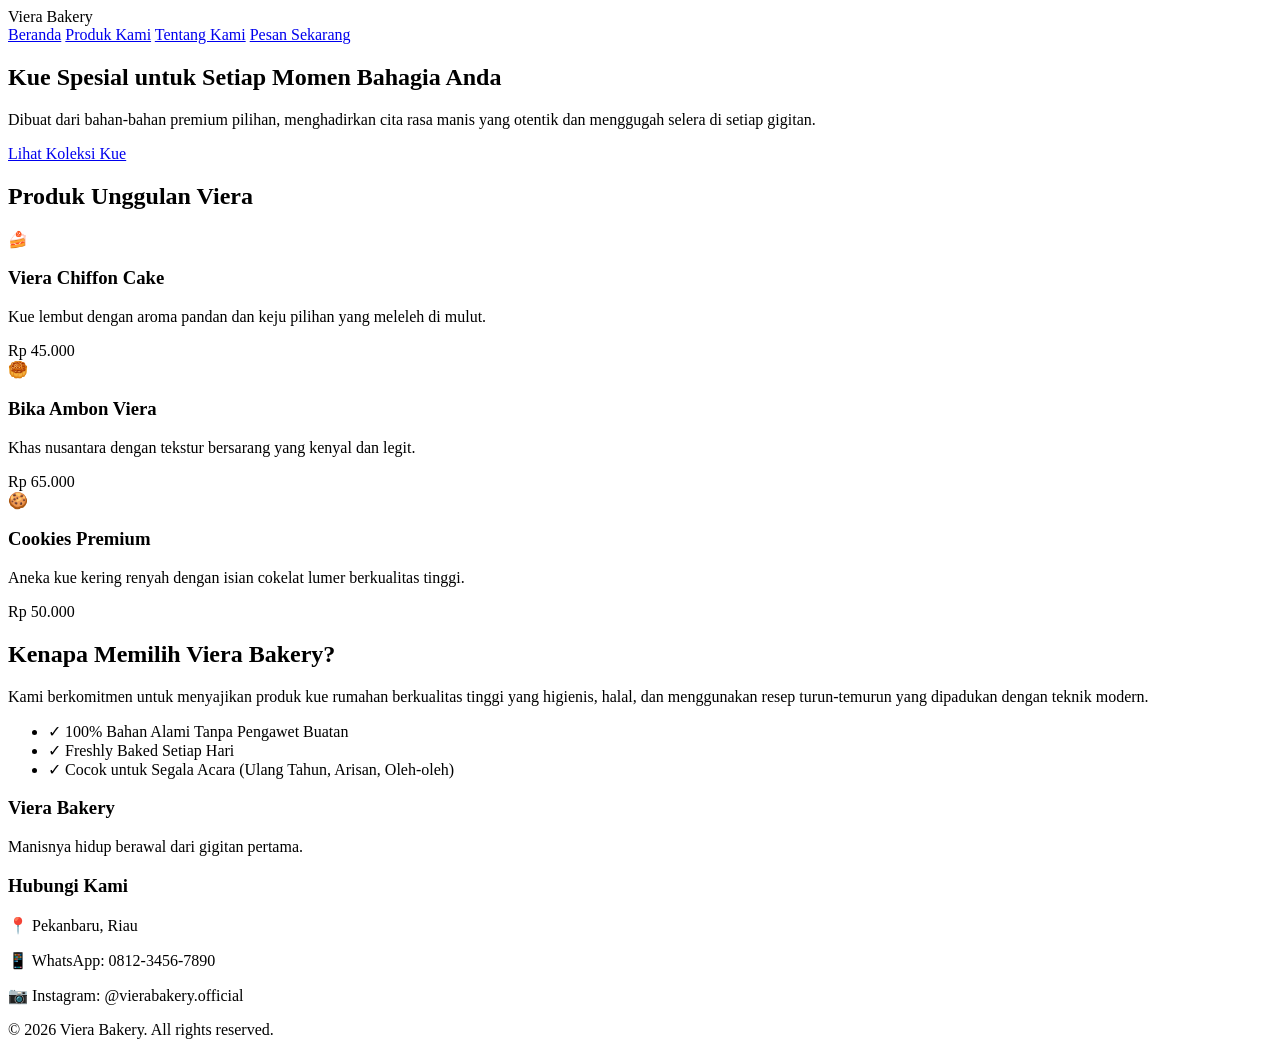
==== index.html @ 4c9b5157 "Update and rename index. html to index.html" ====
<!DOCTYPE html>
<html lang="id">
<head>
    <meta charset="UTF-8">
    <meta name="viewport" content="width=device-width, initial-scale=1.0">
    <title>Viera Bakery | Kue Tradisional & Modern Berkualitas</title>
    <link rel="stylesheet" href="style.css">
    <!-- Google Fonts -->
    <link href="https://fonts.googleapis.com/css2?family=Playfair+Display:wght@600;700&family=Poppins:wght@300;400;500;600&display=swap" rel="stylesheet">
</head>
<body>

    <!-- Header / Navbar -->
    <header class="navbar">
        <div class="container nav-container">
            <div class="logo">Viera <span>Bakery</span></div>
            <nav class="nav-links">
                <a href="#home">Beranda</a>
                <a href="#products">Produk Kami</a>
                <a href="#about">Tentang Kami</a>
                <a href="#contact" class="btn-nav">Pesan Sekarang</a>
            </nav>
        </div>
    </header>

    <!-- Hero Section -->
    <section id="home" class="hero">
        <div class="container hero-content">
            <h1>Kue Spesial untuk Setiap Momen Bahagia Anda</h1>
            <p>Dibuat dari bahan-bahan premium pilihan, menghadirkan cita rasa manis yang otentik dan menggugah selera di setiap gigitan.</p>
            <a href="#products" class="btn-primary">Lihat Koleksi Kue</a>
        </div>
    </section>

    <!-- Products Section -->
    <section id="products" class="container section">
        <h2 class="section-title">Produk Unggulan Viera</h2>
        <div class="product-grid">
            <div class="product-card">
                <div class="product-img">🍰</div>
                <div class="product-info">
                    <h3>Viera Chiffon Cake</h3>
                    <p>Kue lembut dengan aroma pandan dan keju pilihan yang meleleh di mulut.</p>
                    <span class="price">Rp 45.000</span>
                </div>
            </div>
            <div class="product-card">
                <div class="product-img">🥮</div>
                <div class="product-info">
                    <h3>Bika Ambon Viera</h3>
                    <p>Khas nusantara dengan tekstur bersarang yang kenyal dan legit.</p>
                    <span class="price">Rp 65.000</span>
                </div>
            </div>
            <div class="product-card">
                <div class="product-img">🍪</div>
                <div class="product-info">
                    <h3>Cookies Premium</h3>
                    <p>Aneka kue kering renyah dengan isian cokelat lumer berkualitas tinggi.</p>
                    <span class="price">Rp 50.000</span>
                </div>
            </div>
        </div>
    </section>

    <!-- About Section -->
    <section id="about" class="about-section">
        <div class="container about-container">
            <div class="about-text">
                <h2>Kenapa Memilih Viera Bakery?</h2>
                <p>Kami berkomitmen untuk menyajikan produk kue rumahan berkualitas tinggi yang higienis, halal, dan menggunakan resep turun-temurun yang dipadukan dengan teknik modern.</p>
                <ul class="features-list">
                    <li>✓ 100% Bahan Alami Tanpa Pengawet Buatan</li>
                    <li>✓ Freshly Baked Setiap Hari</li>
                    <li>✓ Cocok untuk Segala Acara (Ulang Tahun, Arisan, Oleh-oleh)</li>
                </ul>
            </div>
        </div>
    </section>

    <!-- Footer / Contact Section -->
    <footer id="contact" class="footer">
        <div class="container footer-content">
            <div class="footer-col">
                <h3>Viera Bakery</h3>
                <p>Manisnya hidup berawal dari gigitan pertama.</p>
            </div>
            <div class="footer-col">
                <h3>Hubungi Kami</h3>
                <p>📍 Pekanbaru, Riau</p>
                <p>📱 WhatsApp: 0812-3456-7890</p>
                <p>📷 Instagram: @vierabakery.official</p>
            </div>
        </div>
        <div class="footer-bottom">
            <p>&copy; 2026 Viera Bakery. All rights reserved.</p>
        </div>
    </footer>

</body>
</html>
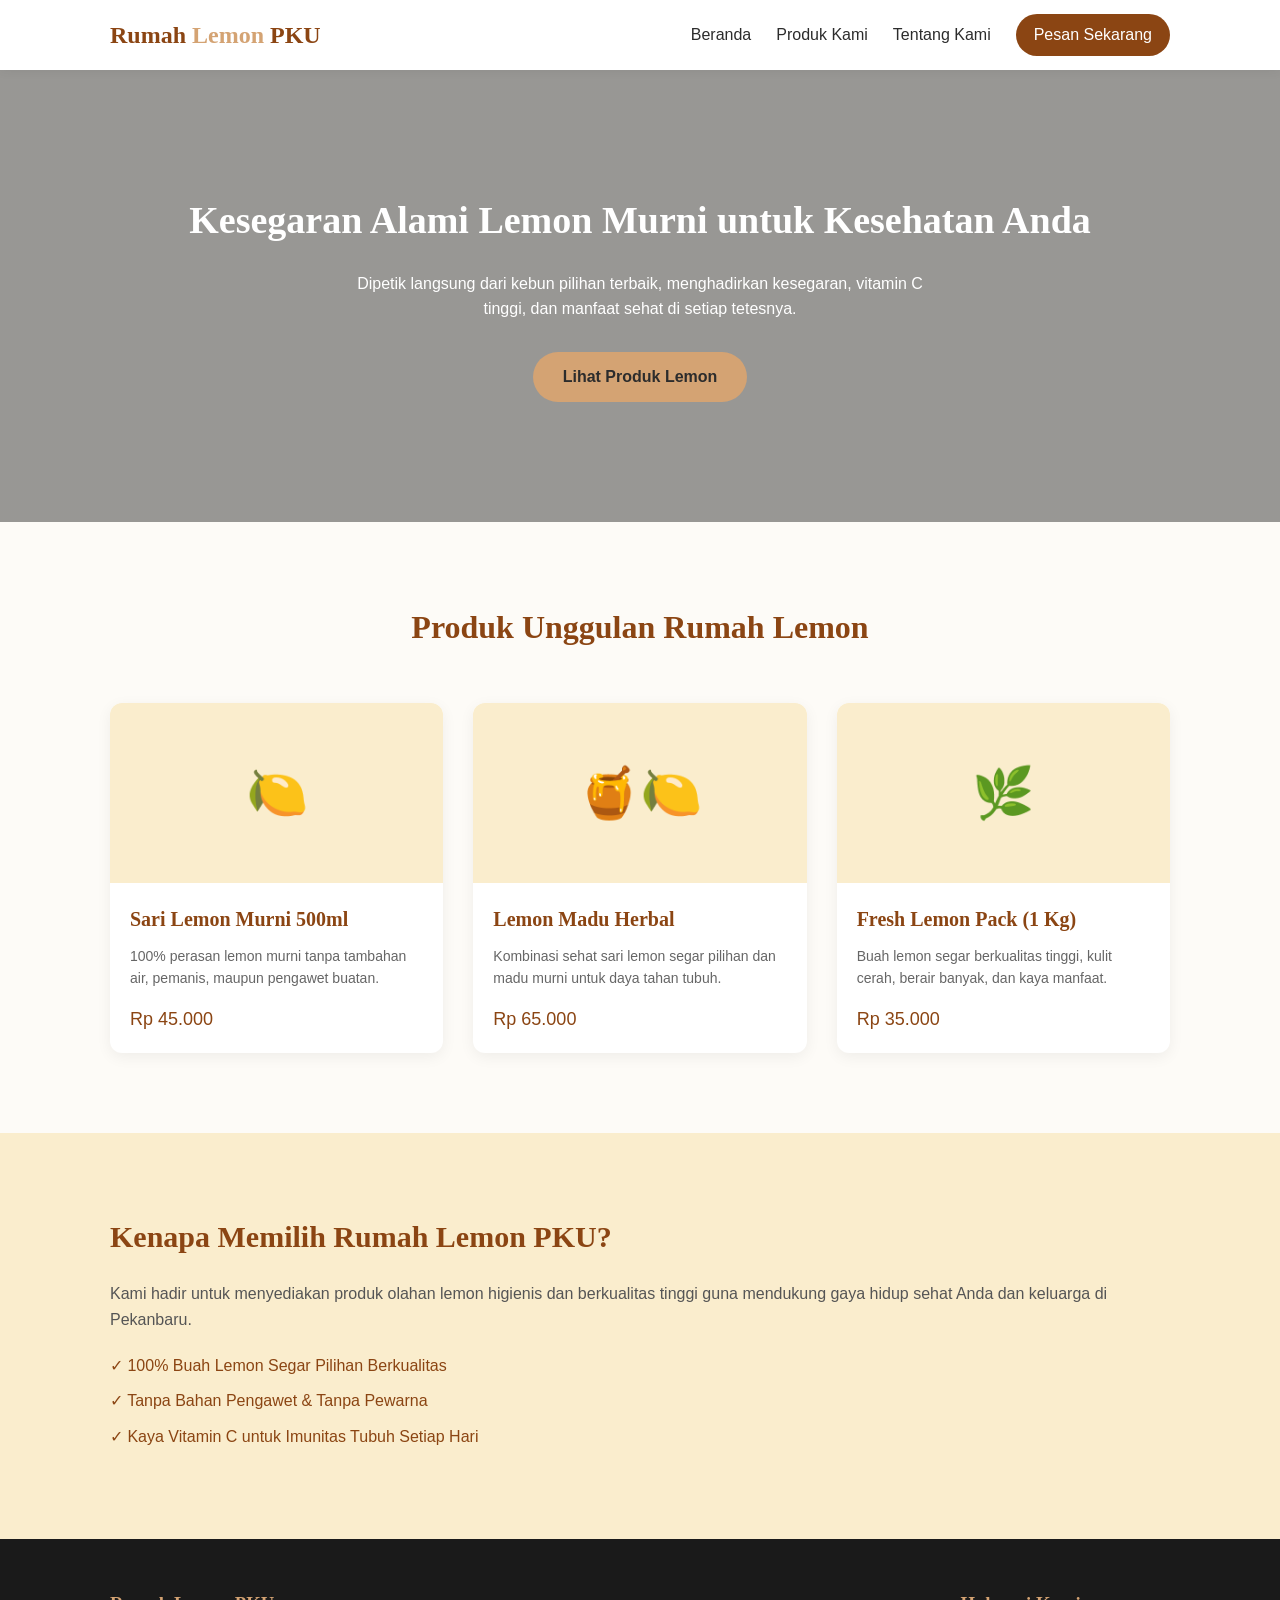
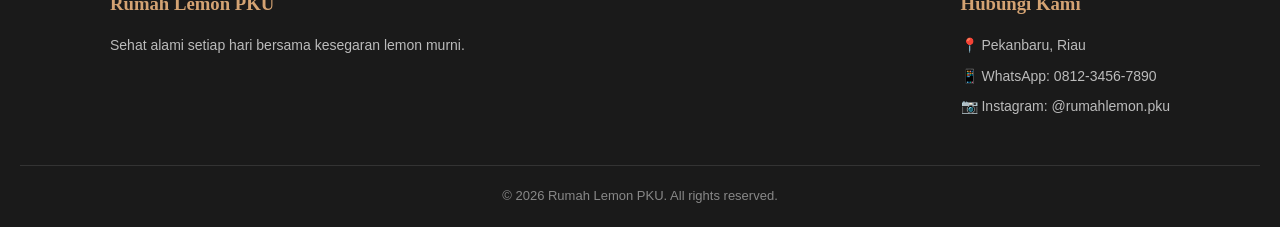
==== commit df29928a: "Update branding from Viera Bakery to Rumah Lemon PKU" ====
--- a/index.html
+++ b/index.html
@@ -3,7 +3,7 @@
 <head>
     <meta charset="UTF-8">
     <meta name="viewport" content="width=device-width, initial-scale=1.0">
-    <title>Viera Bakery | Kue Tradisional & Modern Berkualitas</title>
+    <title>Rumah Lemon PKU | Segar, Sehat, & Alami dari Pekanbaru</title>
     <link rel="stylesheet" href="style.css">
     <!-- Google Fonts -->
     <link href="https://fonts.googleapis.com/css2?family=Playfair+Display:wght@600;700&family=Poppins:wght@300;400;500;600&display=swap" rel="stylesheet">
@@ -13,7 +13,7 @@
     <!-- Header / Navbar -->
     <header class="navbar">
         <div class="container nav-container">
-            <div class="logo">Viera <span>Bakery</span></div>
+            <div class="logo">Rumah <span>Lemon</span> PKU</div>
             <nav class="nav-links">
                 <a href="#home">Beranda</a>
                 <a href="#products">Produk Kami</a>
@@ -26,38 +26,38 @@
     <!-- Hero Section -->
     <section id="home" class="hero">
         <div class="container hero-content">
-            <h1>Kue Spesial untuk Setiap Momen Bahagia Anda</h1>
-            <p>Dibuat dari bahan-bahan premium pilihan, menghadirkan cita rasa manis yang otentik dan menggugah selera di setiap gigitan.</p>
-            <a href="#products" class="btn-primary">Lihat Koleksi Kue</a>
+            <h1>Kesegaran Alami Lemon Murni untuk Kesehatan Anda</h1>
+            <p>Dipetik langsung dari kebun pilihan terbaik, menghadirkan kesegaran, vitamin C tinggi, dan manfaat sehat di setiap tetesnya.</p>
+            <a href="#products" class="btn-primary">Lihat Produk Lemon</a>
         </div>
     </section>
 
     <!-- Products Section -->
     <section id="products" class="container section">
-        <h2 class="section-title">Produk Unggulan Viera</h2>
+        <h2 class="section-title">Produk Unggulan Rumah Lemon</h2>
         <div class="product-grid">
             <div class="product-card">
-                <div class="product-img">🍰</div>
+                <div class="product-img">🍋</div>
                 <div class="product-info">
-                    <h3>Viera Chiffon Cake</h3>
-                    <p>Kue lembut dengan aroma pandan dan keju pilihan yang meleleh di mulut.</p>
+                    <h3>Sari Lemon Murni 500ml</h3>
+                    <p>100% perasan lemon murni tanpa tambahan air, pemanis, maupun pengawet buatan.</p>
                     <span class="price">Rp 45.000</span>
                 </div>
             </div>
             <div class="product-card">
-                <div class="product-img">🥮</div>
+                <div class="product-img">🍯🍋</div>
                 <div class="product-info">
-                    <h3>Bika Ambon Viera</h3>
-                    <p>Khas nusantara dengan tekstur bersarang yang kenyal dan legit.</p>
+                    <h3>Lemon Madu Herbal</h3>
+                    <p>Kombinasi sehat sari lemon segar pilihan dan madu murni untuk daya tahan tubuh.</p>
                     <span class="price">Rp 65.000</span>
                 </div>
             </div>
             <div class="product-card">
-                <div class="product-img">🍪</div>
+                <div class="product-img">🌿</div>
                 <div class="product-info">
-                    <h3>Cookies Premium</h3>
-                    <p>Aneka kue kering renyah dengan isian cokelat lumer berkualitas tinggi.</p>
-                    <span class="price">Rp 50.000</span>
+                    <h3>Fresh Lemon Pack (1 Kg)</h3>
+                    <p>Buah lemon segar berkualitas tinggi, kulit cerah, berair banyak, dan kaya manfaat.</p>
+                    <span class="price">Rp 35.000</span>
                 </div>
             </div>
         </div>
@@ -67,12 +67,12 @@
     <section id="about" class="about-section">
         <div class="container about-container">
             <div class="about-text">
-                <h2>Kenapa Memilih Viera Bakery?</h2>
-                <p>Kami berkomitmen untuk menyajikan produk kue rumahan berkualitas tinggi yang higienis, halal, dan menggunakan resep turun-temurun yang dipadukan dengan teknik modern.</p>
+                <h2>Kenapa Memilih Rumah Lemon PKU?</h2>
+                <p>Kami hadir untuk menyediakan produk olahan lemon higienis dan berkualitas tinggi guna mendukung gaya hidup sehat Anda dan keluarga di Pekanbaru.</p>
                 <ul class="features-list">
-                    <li>✓ 100% Bahan Alami Tanpa Pengawet Buatan</li>
-                    <li>✓ Freshly Baked Setiap Hari</li>
-                    <li>✓ Cocok untuk Segala Acara (Ulang Tahun, Arisan, Oleh-oleh)</li>
+                    <li>✓ 100% Buah Lemon Segar Pilihan Berkualitas</li>
+                    <li>✓ Tanpa Bahan Pengawet & Tanpa Pewarna</li>
+                    <li>✓ Kaya Vitamin C untuk Imunitas Tubuh Setiap Hari</li>
                 </ul>
             </div>
         </div>
@@ -82,18 +82,18 @@
     <footer id="contact" class="footer">
         <div class="container footer-content">
             <div class="footer-col">
-                <h3>Viera Bakery</h3>
-                <p>Manisnya hidup berawal dari gigitan pertama.</p>
+                <h3>Rumah Lemon PKU</h3>
+                <p>Sehat alami setiap hari bersama kesegaran lemon murni.</p>
             </div>
             <div class="footer-col">
                 <h3>Hubungi Kami</h3>
                 <p>📍 Pekanbaru, Riau</p>
                 <p>📱 WhatsApp: 0812-3456-7890</p>
-                <p>📷 Instagram: @vierabakery.official</p>
+                <p>📷 Instagram: @rumahlemon.pku</p>
             </div>
         </div>
         <div class="footer-bottom">
-            <p>&copy; 2026 Viera Bakery. All rights reserved.</p>
+            <p>&copy; 2026 Rumah Lemon PKU. All rights reserved.</p>
         </div>
     </footer>
 
--- a/style.css
+++ b/style.css
@@ -0,0 +1,278 @@
+/* --- Reset & Variabel Warna --- */
+* {
+    margin: 0;
+    padding: 0;
+    box-sizing: border-box;
+}
+
+:root {
+    --primary: #8B4513; /* Cokelat Roti */
+    --accent: #D4A373;  /* Krem Hangat */
+    --bg-light: #FAEDCD;/* Kuning Pastel Lembut */
+    --text-dark: #2C2C2C;
+    --white: #FFFFFF;
+    --transition: all 0.3s ease;
+}
+
+body {
+    font-family: 'Poppins', sans-serif;
+    color: var(--text-dark);
+    background-color: #FDFBF7;
+    line-height: 1.6;
+}
+
+h1, h2, h3 {
+    font-family: 'Playfair Display', serif;
+}
+
+.container {
+    max-width: 1100px;
+    margin: 0 auto;
+    padding: 0 20px;
+}
+
+/* --- Navbar --- */
+.navbar {
+    background: var(--white);
+    box-shadow: 0 2px 10px rgba(0,0,0,0.05);
+    position: sticky;
+    top: 0;
+    z-index: 100;
+}
+
+.nav-container {
+    display: flex;
+    justify-content: space-between;
+    align-items: center;
+    height: 70px;
+}
+
+.logo {
+    font-family: 'Playfair Display', serif;
+    font-size: 24px;
+    font-weight: 700;
+    color: var(--primary);
+}
+
+.logo span {
+    color: var(--accent);
+}
+
+.nav-links {
+    display: flex;
+    align-items: center;
+    gap: 25px;
+}
+
+.nav-links a {
+    text-decoration: none;
+    color: var(--text-dark);
+    font-weight: 500;
+    transition: var(--transition);
+}
+
+.nav-links a:hover {
+    color: var(--primary);
+}
+
+.btn-nav {
+    background-color: var(--primary);
+    color: var(--white) !important;
+    padding: 8px 18px;
+    border-radius: 25px;
+}
+
+.btn-nav:hover {
+    background-color: #6d340f;
+}
+
+/* --- Hero Section --- */
+.hero {
+    background: linear-gradient(rgba(0,0,0,0.4), rgba(0,0,0,0.4)), url('https://images.unsplash.com/photo-1509440159596-0249088772ff?auto=format&fit=crop&w=1200&q=80') no-repeat center center/cover;
+    color: var(--white);
+    text-align: center;
+    padding: 120px 20px;
+}
+
+.hero-content h1 {
+    font-size: 38px;
+    margin-bottom: 20px;
+}
+
+.hero-content p {
+    font-size: 16px;
+    max-width: 600px;
+    margin: 0 auto 30px;
+    font-weight: 300;
+}
+
+.btn-primary {
+    display: inline-block;
+    background-color: var(--accent);
+    color: var(--text-dark);
+    padding: 12px 30px;
+    border-radius: 30px;
+    text-decoration: none;
+    font-weight: 600;
+    transition: var(--transition);
+}
+
+.btn-primary:hover {
+    background-color: #bc8e5f;
+    color: var(--white);
+}
+
+/* --- Products Section --- */
+.section {
+    padding: 80px 20px;
+}
+
+.section-title {
+    text-align: center;
+    font-size: 32px;
+    margin-bottom: 50px;
+    color: var(--primary);
+}
+
+.product-grid {
+    display: grid;
+    grid-template-columns: repeat(auto-fit, minmax(300px, 1fr));
+    gap: 30px;
+}
+
+.product-card {
+    background: var(--white);
+    border-radius: 12px;
+    overflow: hidden;
+    box-shadow: 0 4px 15px rgba(0,0,0,0.06);
+    transition: var(--transition);
+}
+
+.product-card:hover {
+    transform: translateY(-5px);
+    box-shadow: 0 8px 25px rgba(0,0,0,0.1);
+}
+
+.product-img {
+    height: 180px;
+    background-color: var(--bg-light);
+    display: flex;
+    align-items: center;
+    justify-content: center;
+    font-size: 50px;
+}
+
+.product-info {
+    padding: 20px;
+}
+
+.product-info h3 {
+    font-size: 20px;
+    margin-bottom: 10px;
+    color: var(--primary);
+}
+
+.product-info p {
+    font-size: 14px;
+    color: #666;
+    margin-bottom: 15px;
+}
+
+.price {
+    point-weight: 600;
+    color: var(--primary);
+    font-size: 18px;
+}
+
+/* --- About Section --- */
+.about-section {
+    background-color: var(--bg-light);
+    padding: 80px 20px;
+}
+
+.about-text h2 {
+    font-size: 30px;
+    color: var(--primary);
+    margin-bottom: 20px;
+}
+
+.about-text p {
+    margin-bottom: 20px;
+    color: #555;
+}
+
+.features-list {
+    list-style: none;
+}
+
+.features-list li {
+    margin-bottom: 10px;
+    font-weight: 500;
+    color: var(--primary);
+}
+
+/* --- Footer --- */
+.footer {
+    background-color: #1a1a1a;
+    color: var(--white);
+    padding: 50px 20px 20px;
+}
+
+.footer-content {
+    display: flex;
+    justify-content: space-between;
+    flex-wrap: wrap;
+    gap: 30px;
+    margin-bottom: 40px;
+}
+
+.footer-col h3 {
+    margin-bottom: 15px;
+    color: var(--accent);
+}
+
+.footer-col p {
+    color: #bbb;
+    font-size: 14px;
+    margin-bottom: 8px;
+}
+
+.footer-bottom {
+    text-align: center;
+    border-top: 1px solid #333;
+    padding-top: 20px;
+    font-size: 13px;
+    color: #888;
+}
+
+/* --- Error Page Styles --- */
+.error-body {
+    background-color: var(--bg-light);
+    display: flex;
+    justify-content: center;
+    align-items: center;
+    height: 100vh;
+    text-align: center;
+}
+
+.error-container {
+    padding: 40px;
+}
+
+.error-icon {
+    font-size: 60px;
+    margin-bottom: 20px;
+}
+
+.error-container h1 {
+    font-size: 28px;
+    color: var(--primary);
+    margin-bottom: 10px;
+}
+
+.error-container p {
+    color: #666;
+    margin-bottom: 25px;
+    font-size: 15px;
+}
+
